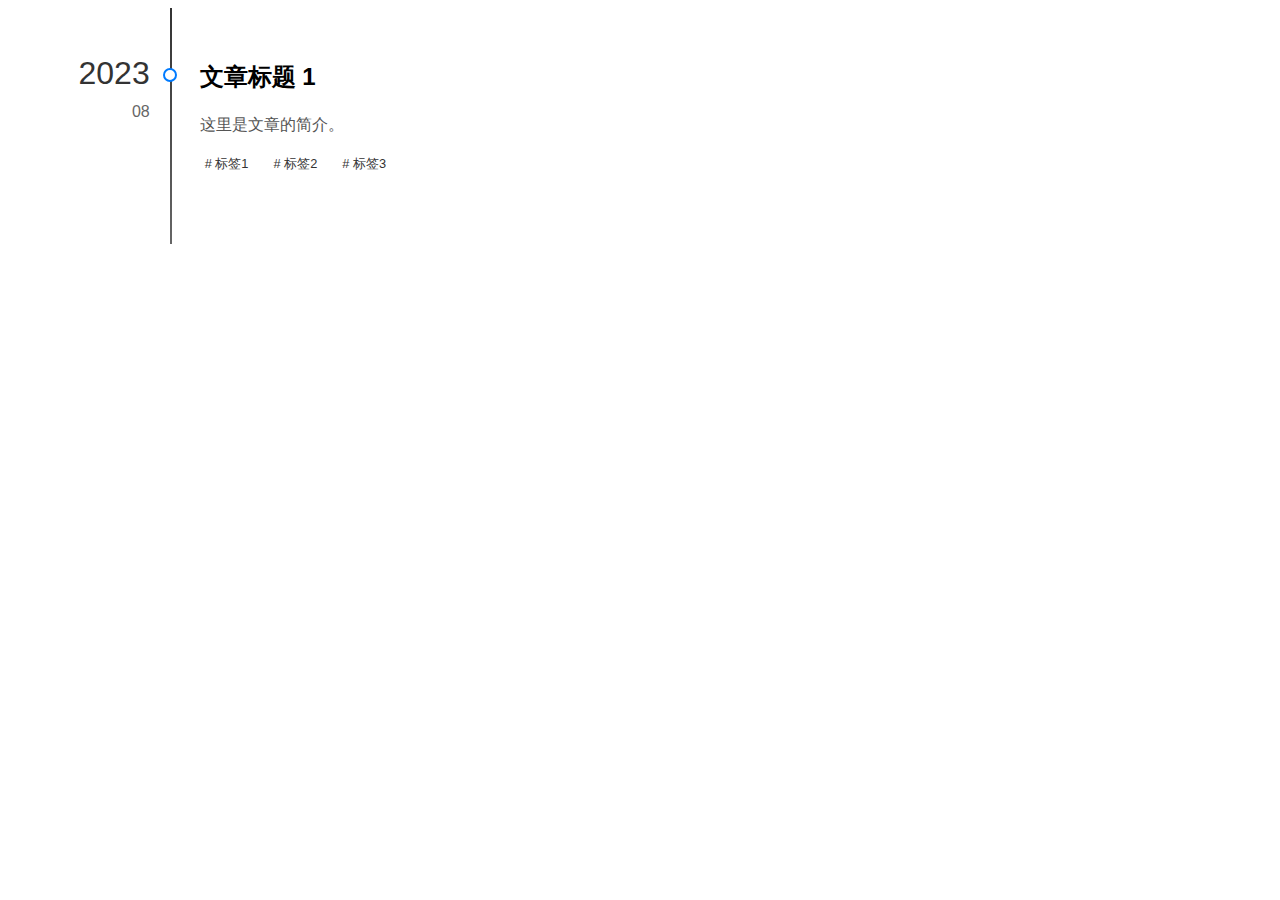
==== index.html @ c220c28c "首次提交" ====
<!DOCTYPE html>
<html lang="zh">
<head>
    <meta charset="UTF-8">
    <meta name="viewport" content="width=device-width, initial-scale=1.0">
    <title>个人文章时间轴</title>
    <style>
        body {
            font-family: 'Arial', sans-serif;
            line-height: 1.6;
            /* width: 100%;
            height: 100%;
            margin: 0;
            padding: 0; */
        }
        /* 时间轴 */
        .timeline {
            position: relative;
            padding: 20px 0;
            max-width: 80%;
            margin: 0 auto;
            left: 2%;
        }
        .timeline::before {
            content: "";
            position: absolute;
            top: 0;
            bottom: 0;
            left: 10px; /* 调整位置 */
            width: 2px;
            height: 100%; /* 设置高度为100% */
            background: linear-gradient(to bottom, #333, #666);
            animation: fadeIn 1s ease-in-out;
        }
        @keyframes fadeIn {
            from {
                opacity: 0;
            }
            to {
                opacity: 1;
            }
        }
        .timeline-item {
            padding: 20px;
            position: relative;
            clear: both;
        }
        .timeline-item::before {
            content: "";
            position: absolute;
            width: 10px;
            height: 10px;
            border-radius: 50%;
            background-color: #fff;
            border: 2px solid #007BFF;
            left: 3.5px;
            top: 0;
            margin-top: 40px;
        }

        /* 时间信息 */
        .timeline-date {
            position: absolute;
            top: 10%;
            left: -80px;
            text-align: right;
            width: 70px;
            color: #666;
            display: flex;
            flex-direction: column;/* 垂直排列 */
            justify-content: center; /* 居中对齐 */
            align-items: flex-end; /* 右对齐 */
        }

        /* 年份样式 */
        .year {
            font-size: 2em; /* 放大字体 */
            color: #333; /* 更深的颜色 */
        }

        /* 月份样式 */
        .month {
            font-size: 1em; /* 保持原大小 */
            color: #666; /* 较浅的颜色 */
        }

        /* 卡片 */
        .timeline-content {
            padding: 10px 0px; /* 内边距 */
            margin-bottom: 20px; /* 外边距 */
            margin-left: 20px; /* 左边距 */
        }
        .timeline-content h3 {
            font-size: 1.5em; /* 标题字体大小 */
            margin: 0 0 10px; /* 标题上下边距 */
            cursor: pointer;
        }
        .timeline-content p {
            color: #555; /* 简介文字颜色 */
            line-height: 1.6; /* 简介行高 */
            cursor: pointer;
        }
        
        h3:hover, p:hover {
            color: #0058b7;
        }
        /* 标签 */
        .timeline-content .tags {
            display: flex;
            flex-wrap: wrap;
            margin: -5px; /* 负边距用于消除子元素边距重叠 */
        }
        .timeline-content .tag {
            display: inline-block; /* 使标签水平排列 */
            color: #333; /* 标签文字颜色 */
            border-radius: 3px; /* 标签圆角 */
            padding: 5px 10px; /* 标签内边距 */
            margin-right: 5px; /* 标签之间的间距 */
            font-size: 0.8em; /* 标签字体大小 */
            cursor: pointer; /* 改变鼠标样式为手型 */
            /* transition: background-color 0.3s, color 0.3s;   */
            /* box-shadow: 0 2px 4px rgba(0,0,0,0.1); */
            transition: box-shadow 0.3s, transform 0.3s;
        }  
        .tag:hover {
            /* background-color: #e0e0e0;
            color: #333; */
            box-shadow: 0 4px 6px rgba(0,0,0,0.2);
            transform: translateY(-2px);
        }

        /* 为不同标签设置不同颜色 */
        /* .tag.tag-1 {
            background-color: #ffcc00;
            color: #333;
        }

        .tag.tag-2 {
            background-color: #00ccff;
            color: #333;
        }

        .tag.tag-3 {
            background-color: #cc00ff;
            color: #fff;
        } */
    </style>
    <script>
        document.addEventListener('DOMContentLoaded', function() {
            // 给文章添加点击事件
            var article1 = document.getElementById('article1');
            article1.addEventListener('click', function() {
               alert('article1被点击了！');
               // 在这里可以添加更多的处理逻辑
               window.location.href = './articles/article1.html'; // 跳转到文章页面
            });
        });
    </script>
</head>
<body>
    <div class="timeline">
        <div class="timeline-item">
            <div class="timeline-date">
                <div class="year-bg">
                    <div class="year">2023</div>
                </div>
                <div class="month-bg">
                    <div class="month">08</div>
                </div>
            </div>
            <div class="timeline-content">
                <div id="article1">
                    <h3>文章标题 1</h3>
                    <p>这里是文章的简介。</p>
                </div>
                <div class="tags">
                    <span class="tag"># 标签1</span>
                    <span class="tag"># 标签2</span>
                    <span class="tag"># 标签3</span>
                </div>
            </div>
        </div>
    </div>
</body>
</html>
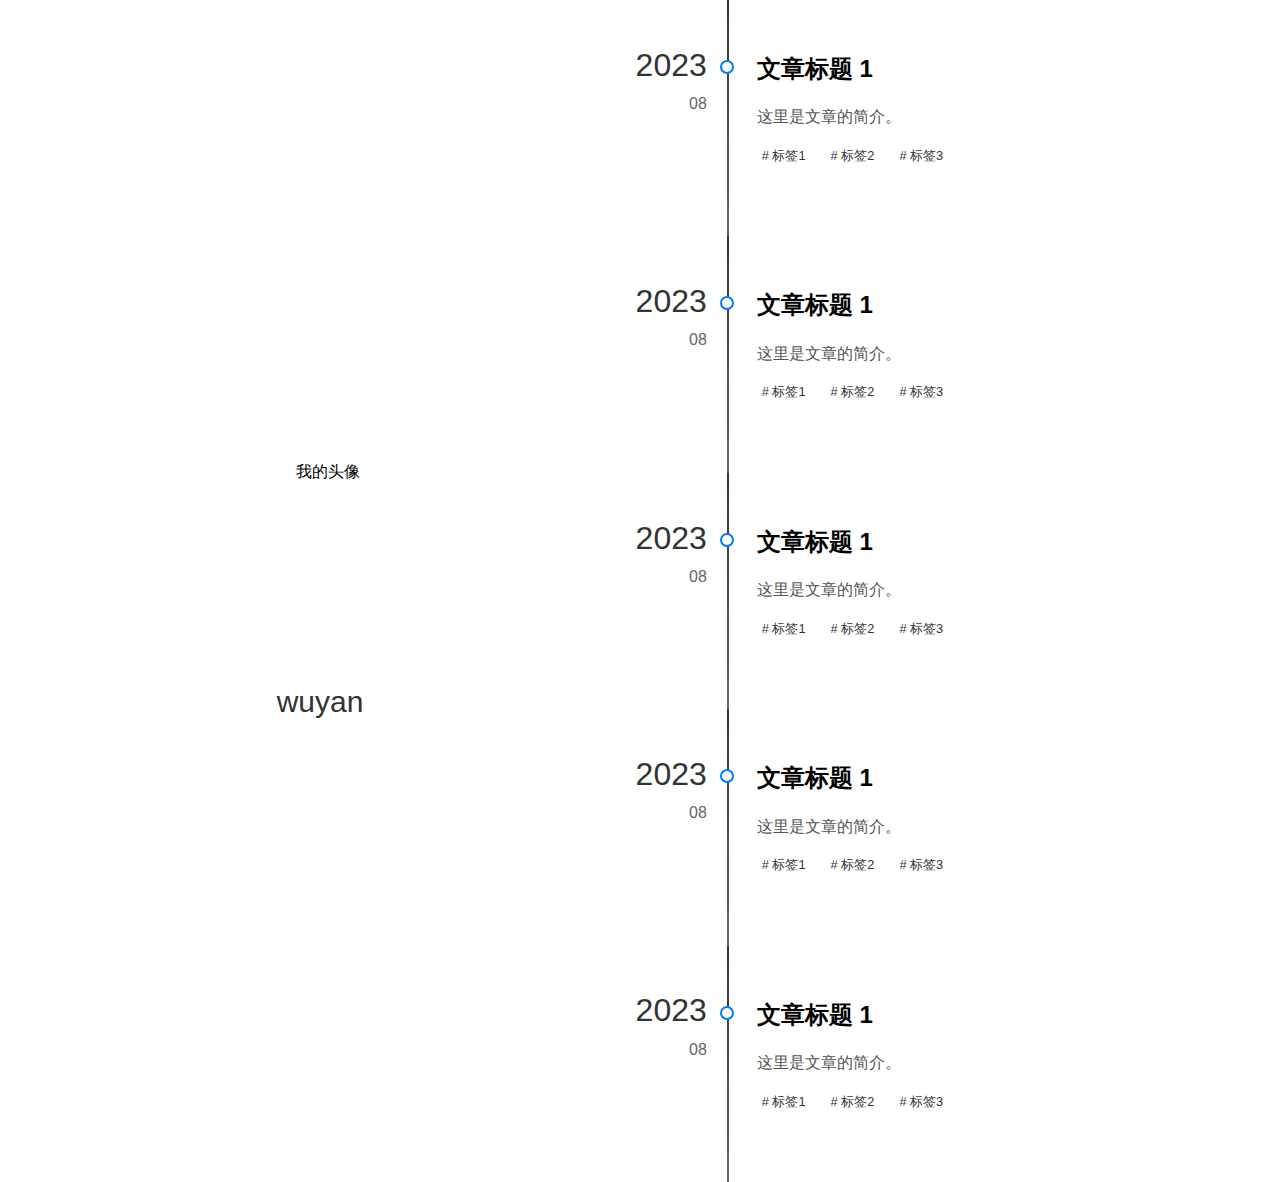
==== commit a5997fda: "修改样式" ====
--- a/index.html
+++ b/index.html
@@ -1,185 +1,160 @@
 <!DOCTYPE html>
 <html lang="zh">
+
 <head>
     <meta charset="UTF-8">
     <meta name="viewport" content="width=device-width, initial-scale=1.0">
     <title>个人文章时间轴</title>
-    <style>
-        body {
-            font-family: 'Arial', sans-serif;
-            line-height: 1.6;
-            /* width: 100%;
-            height: 100%;
-            margin: 0;
-            padding: 0; */
-        }
-        /* 时间轴 */
-        .timeline {
-            position: relative;
-            padding: 20px 0;
-            max-width: 80%;
-            margin: 0 auto;
-            left: 2%;
-        }
-        .timeline::before {
-            content: "";
-            position: absolute;
-            top: 0;
-            bottom: 0;
-            left: 10px; /* 调整位置 */
-            width: 2px;
-            height: 100%; /* 设置高度为100% */
-            background: linear-gradient(to bottom, #333, #666);
-            animation: fadeIn 1s ease-in-out;
-        }
-        @keyframes fadeIn {
-            from {
-                opacity: 0;
-            }
-            to {
-                opacity: 1;
-            }
-        }
-        .timeline-item {
-            padding: 20px;
-            position: relative;
-            clear: both;
-        }
-        .timeline-item::before {
-            content: "";
-            position: absolute;
-            width: 10px;
-            height: 10px;
-            border-radius: 50%;
-            background-color: #fff;
-            border: 2px solid #007BFF;
-            left: 3.5px;
-            top: 0;
-            margin-top: 40px;
-        }
-
-        /* 时间信息 */
-        .timeline-date {
-            position: absolute;
-            top: 10%;
-            left: -80px;
-            text-align: right;
-            width: 70px;
-            color: #666;
-            display: flex;
-            flex-direction: column;/* 垂直排列 */
-            justify-content: center; /* 居中对齐 */
-            align-items: flex-end; /* 右对齐 */
-        }
-
-        /* 年份样式 */
-        .year {
-            font-size: 2em; /* 放大字体 */
-            color: #333; /* 更深的颜色 */
-        }
-
-        /* 月份样式 */
-        .month {
-            font-size: 1em; /* 保持原大小 */
-            color: #666; /* 较浅的颜色 */
-        }
-
-        /* 卡片 */
-        .timeline-content {
-            padding: 10px 0px; /* 内边距 */
-            margin-bottom: 20px; /* 外边距 */
-            margin-left: 20px; /* 左边距 */
-        }
-        .timeline-content h3 {
-            font-size: 1.5em; /* 标题字体大小 */
-            margin: 0 0 10px; /* 标题上下边距 */
-            cursor: pointer;
-        }
-        .timeline-content p {
-            color: #555; /* 简介文字颜色 */
-            line-height: 1.6; /* 简介行高 */
-            cursor: pointer;
-        }
-        
-        h3:hover, p:hover {
-            color: #0058b7;
-        }
-        /* 标签 */
-        .timeline-content .tags {
-            display: flex;
-            flex-wrap: wrap;
-            margin: -5px; /* 负边距用于消除子元素边距重叠 */
-        }
-        .timeline-content .tag {
-            display: inline-block; /* 使标签水平排列 */
-            color: #333; /* 标签文字颜色 */
-            border-radius: 3px; /* 标签圆角 */
-            padding: 5px 10px; /* 标签内边距 */
-            margin-right: 5px; /* 标签之间的间距 */
-            font-size: 0.8em; /* 标签字体大小 */
-            cursor: pointer; /* 改变鼠标样式为手型 */
-            /* transition: background-color 0.3s, color 0.3s;   */
-            /* box-shadow: 0 2px 4px rgba(0,0,0,0.1); */
-            transition: box-shadow 0.3s, transform 0.3s;
-        }  
-        .tag:hover {
-            /* background-color: #e0e0e0;
-            color: #333; */
-            box-shadow: 0 4px 6px rgba(0,0,0,0.2);
-            transform: translateY(-2px);
-        }
-
-        /* 为不同标签设置不同颜色 */
-        /* .tag.tag-1 {
-            background-color: #ffcc00;
-            color: #333;
-        }
-
-        .tag.tag-2 {
-            background-color: #00ccff;
-            color: #333;
-        }
-
-        .tag.tag-3 {
-            background-color: #cc00ff;
-            color: #fff;
-        } */
-    </style>
+    <link rel="stylesheet" type="text/css" href="./css/style.css">
     <script>
-        document.addEventListener('DOMContentLoaded', function() {
+        document.addEventListener('DOMContentLoaded', function () {
             // 给文章添加点击事件
             var article1 = document.getElementById('article1');
-            article1.addEventListener('click', function() {
-               alert('article1被点击了！');
-               // 在这里可以添加更多的处理逻辑
-               window.location.href = './articles/article1.html'; // 跳转到文章页面
+            article1.addEventListener('click', function () {
+                alert('article1被点击了！');
+                // 在这里可以添加更多的处理逻辑
+                window.location.href = './articles/article1.md'; // 跳转到文章页面
             });
         });
     </script>
 </head>
+
 <body>
-    <div class="timeline">
-        <div class="timeline-item">
-            <div class="timeline-date">
-                <div class="year-bg">
-                    <div class="year">2023</div>
-                </div>
-                <div class="month-bg">
-                    <div class="month">08</div>
+    <div class="full-background">
+        <div class="container">
+            <!-- 左侧栏 -->
+            <div class="left-column">
+                <div class="special-infos">
+                    <div class="user-info">
+                        <!-- <img class="avatar" src="https://avatars.githubusercontent.com/u/98222684?v=4" alt="我的头像"> -->
+                        <div class="fixed-avatar">
+                            <img class="avatar" src="https://go.fuyeor.com/ran/pic" alt="我的头像">
+                        </div>
+                        <div class="username">wuyan</div>
+                    </div>
                 </div>
             </div>
-            <div class="timeline-content">
-                <div id="article1">
-                    <h3>文章标题 1</h3>
-                    <p>这里是文章的简介。</p>
+
+            <!-- 右侧栏 -->
+            <div class="right-column">
+                <div class="timeline">
+                    <div class="timeline-item">
+                        <div class="timeline-date">
+                            <div class="year-bg">
+                                <div class="year">2023</div>
+                            </div>
+                            <div class="month-bg">
+                                <div class="month">08</div>
+                            </div>
+                        </div>
+                        <div class="timeline-content">
+                            <div id="article1">
+                                <h3>文章标题 1</h3>
+                                <p>这里是文章的简介。</p>
+                            </div>
+                            <div class="tags">
+                                <span class="tag"># 标签1</span>
+                                <span class="tag"># 标签2</span>
+                                <span class="tag"># 标签3</span>
+                            </div>
+                        </div>
+                    </div>
                 </div>
-                <div class="tags">
-                    <span class="tag"># 标签1</span>
-                    <span class="tag"># 标签2</span>
-                    <span class="tag"># 标签3</span>
+                <div class="timeline">
+                    <div class="timeline-item">
+                        <div class="timeline-date">
+                            <div class="year-bg">
+                                <div class="year">2023</div>
+                            </div>
+                            <div class="month-bg">
+                                <div class="month">08</div>
+                            </div>
+                        </div>
+                        <div class="timeline-content">
+                            <div id="article1">
+                                <h3>文章标题 1</h3>
+                                <p>这里是文章的简介。</p>
+                            </div>
+                            <div class="tags">
+                                <span class="tag"># 标签1</span>
+                                <span class="tag"># 标签2</span>
+                                <span class="tag"># 标签3</span>
+                            </div>
+                        </div>
+                    </div>
+                </div>
+                <div class="timeline">
+                    <div class="timeline-item">
+                        <div class="timeline-date">
+                            <div class="year-bg">
+                                <div class="year">2023</div>
+                            </div>
+                            <div class="month-bg">
+                                <div class="month">08</div>
+                            </div>
+                        </div>
+                        <div class="timeline-content">
+                            <div id="article1">
+                                <h3>文章标题 1</h3>
+                                <p>这里是文章的简介。</p>
+                            </div>
+                            <div class="tags">
+                                <span class="tag"># 标签1</span>
+                                <span class="tag"># 标签2</span>
+                                <span class="tag"># 标签3</span>
+                            </div>
+                        </div>
+                    </div>
+                </div>
+                <div class="timeline">
+                    <div class="timeline-item">
+                        <div class="timeline-date">
+                            <div class="year-bg">
+                                <div class="year">2023</div>
+                            </div>
+                            <div class="month-bg">
+                                <div class="month">08</div>
+                            </div>
+                        </div>
+                        <div class="timeline-content">
+                            <div id="article1">
+                                <h3>文章标题 1</h3>
+                                <p>这里是文章的简介。</p>
+                            </div>
+                            <div class="tags">
+                                <span class="tag"># 标签1</span>
+                                <span class="tag"># 标签2</span>
+                                <span class="tag"># 标签3</span>
+                            </div>
+                        </div>
+                    </div>
+                </div>
+                <div class="timeline">
+                    <div class="timeline-item">
+                        <div class="timeline-date">
+                            <div class="year-bg">
+                                <div class="year">2023</div>
+                            </div>
+                            <div class="month-bg">
+                                <div class="month">08</div>
+                            </div>
+                        </div>
+                        <div class="timeline-content">
+                            <div id="article1">
+                                <h3>文章标题 1</h3>
+                                <p>这里是文章的简介。</p>
+                            </div>
+                            <div class="tags">
+                                <span class="tag"># 标签1</span>
+                                <span class="tag"># 标签2</span>
+                                <span class="tag"># 标签3</span>
+                            </div>
+                        </div>
+                    </div>
                 </div>
             </div>
         </div>
     </div>
 </body>
+
 </html>--- a/css/style.css
+++ b/css/style.css
@@ -0,0 +1,228 @@
+body {
+  font-family: 'Arial', sans-serif;
+  line-height: 1.6;
+  /* overflow: hidden; 隐藏溢出内容 */
+  height: 100%;
+  width: 100%;
+  margin: 0;
+  padding: 0;
+}
+/* 时间轴 */
+.timeline {
+  position: relative;
+  padding: 20px 0;
+  max-width: 80%;
+  margin: 0 auto;
+  left: 2%;
+}
+.timeline::before {
+  content: "";
+  position: absolute;
+  top: 0;
+  bottom: 0;
+  left: 10px; /* 调整位置 */
+  width: 2px;
+  height: 100%; /* 设置高度为100% */
+  background: linear-gradient(to bottom, #333, #666);
+  animation: fadeIn 1s ease-in-out;
+}
+@keyframes fadeIn {
+  from {
+      opacity: 0;
+  }
+  to {
+      opacity: 1;
+  }
+}
+.timeline-item {
+  padding: 20px;
+  position: relative;
+  clear: both;
+}
+.timeline-item::before {
+  content: "";
+  position: absolute;
+  width: 10px;
+  height: 10px;
+  border-radius: 50%;
+  background-color: #fff;
+  border: 2px solid #007BFF;
+  left: 3.5px;
+  top: 0;
+  margin-top: 40px;
+}
+
+/* 时间信息 */
+.timeline-date {
+  position: absolute;
+  top: 10%;
+  left: -80px;
+  text-align: right;
+  width: 70px;
+  color: #666;
+  display: flex;
+  flex-direction: column;/* 垂直排列 */
+  justify-content: center; /* 居中对齐 */
+  align-items: flex-end; /* 右对齐 */
+}
+
+/* 年份样式 */
+.year {
+  font-size: 2em; /* 放大字体 */
+  color: #333; /* 更深的颜色 */
+}
+
+/* 月份样式 */
+.month {
+  font-size: 1em; /* 保持原大小 */
+  color: #666; /* 较浅的颜色 */
+}
+
+/* 卡片 */
+.timeline-content {
+  padding: 10px 0px; /* 内边距 */
+  margin-bottom: 20px; /* 外边距 */
+  margin-left: 20px; /* 左边距 */
+}
+.timeline-content h3 {
+  font-size: 1.5em; /* 标题字体大小 */
+  margin: 0 0 10px; /* 标题上下边距 */
+  cursor: pointer;
+}
+.timeline-content p {
+  color: #555; /* 简介文字颜色 */
+  line-height: 1.6; /* 简介行高 */
+  cursor: pointer;
+}
+
+h3:hover, p:hover {
+  color: #0058b7;
+}
+/* 标签 */
+.timeline-content .tags {
+  display: flex;
+  flex-wrap: wrap;
+  margin: -5px; /* 负边距用于消除子元素边距重叠 */
+}
+.timeline-content .tag {
+  display: inline-block; /* 使标签水平排列 */
+  color: #333; /* 标签文字颜色 */
+  border-radius: 3px; /* 标签圆角 */
+  padding: 5px 10px; /* 标签内边距 */
+  margin-right: 5px; /* 标签之间的间距 */
+  font-size: 0.8em; /* 标签字体大小 */
+  cursor: pointer; /* 改变鼠标样式为手型 */
+  transition: box-shadow 0.3s, transform 0.3s;
+}  
+.tag:hover {
+  /* background-color: #e0e0e0;
+  color: #333; */
+  box-shadow: 0 4px 6px rgba(0,0,0,0.2);
+  transform: translateY(-2px);
+}
+
+/* 全图背景 */
+.full-background {
+  position: relative;
+}
+.full-background:before {
+  content: '';
+  display: block;
+  position: absolute;
+  left: 0;
+  top: 0;
+  width: 100%;
+  height: 100%;
+  opacity: 0.5; /* 50%的透明度 */
+  /* 设置背景图片 */
+  background-image: url('https://go.fuyeor.com/ran/pic');
+  background-repeat: no-repeat;
+  background-position: 50% 0;
+  /* 确保背景图片覆盖整个容器 */
+  background-size: cover;
+  /* 背景图片居中显示 */
+  background-position: center;
+  /* 使背景图片固定，即使页面滚动也不会移动 */
+  background-attachment: fixed;
+}
+/* 使用Flexbox布局将页面分栏 */
+/* .container {
+  display: flex;
+}
+
+.left-column {
+  flex: 1;
+  background-color: lightblue;
+  padding: 20px;
+}
+
+.right-column {
+  flex: 1;
+  background-color: lightgreen;
+  padding: 20px;
+}  */
+
+/* 使用grid布局将页面分栏 */
+.container {
+  position: relative;
+  display: grid;
+  /* 1fr表示一个分数单位，这里意味着左右两栏将各自占据一半的容器宽度。 */
+  /* grid-template-columns: 1fr 1fr;  */
+  grid-template-columns: 50% 50%;
+}
+
+.left-column {
+  padding: 20px;
+  /* 设置相对定位，以便内部元素使用绝对定位 */
+  position: relative;
+}
+
+.right-column {
+  padding: 0px;
+}
+
+/* 左侧栏 */
+.special-infos {
+  display: flex;
+  justify-content: center;
+  align-items: center;
+  height: 100%;
+}
+
+.user-info {
+  text-align: center;
+  padding: 20px;
+  position: absolute; /* 使用户信息相对于容器定位 */
+  top: 50%;
+  left: 50%;
+  transform: translate(-50%, -50%); /* 居中用户信息 */
+  text-align: center;
+  z-index: 1; /* 确保用户信息在页面其他内容之上 */
+}
+
+.fixed-avatar {
+  /* position: fixed; 将头像固定在屏幕上 */
+  top: 0;
+  left: 0;
+  width: 100%; /* 确保宽度覆盖整个屏幕 */
+  height: 100%; /* 确保高度覆盖整个屏幕 */
+  display: flex; /* 使内部元素居中 */
+  justify-content: center; /* 水平居中 */
+  align-items: center; /* 垂直居中 */
+  z-index: 1000; /* 确保头像在页面所有内容之上 */
+}
+
+.fixed-avatar img {
+  width: 200px; /* 设置头像的宽度 */
+  height: 200px; /* 设置头像的高度 */
+  border-radius: 50%; /* 圆形边框 */
+  object-fit: cover; /* 确保图片完全填充 */
+}
+
+.username {
+  margin-top: 20px;
+  font-size: 30px; /* 字体大小 */
+  line-height: 1.5; /* 行高，使文本看起来更舒适 */
+  font-family: 'Arial', sans-serif; /* 字体，使用系统默认的 sans-serif 作为备选 */
+  color: #333; /* 文本颜色 */
+}
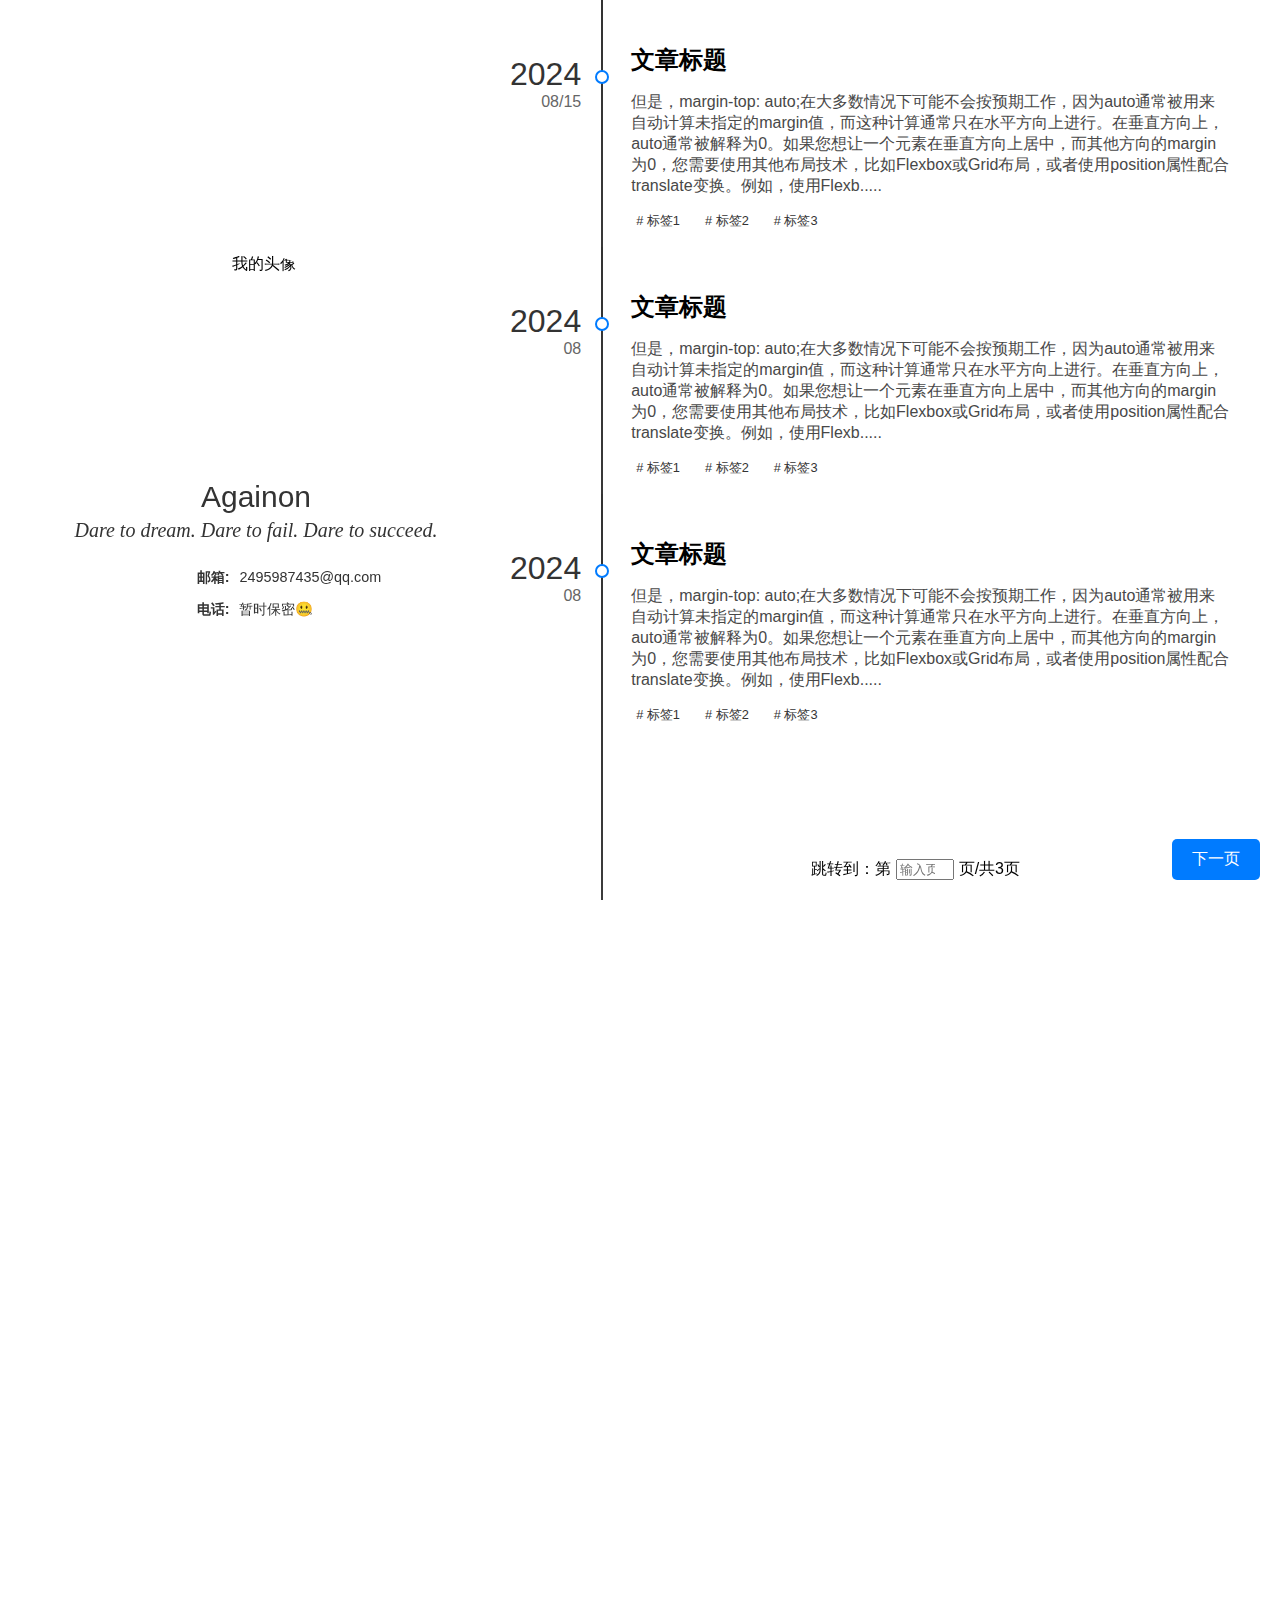
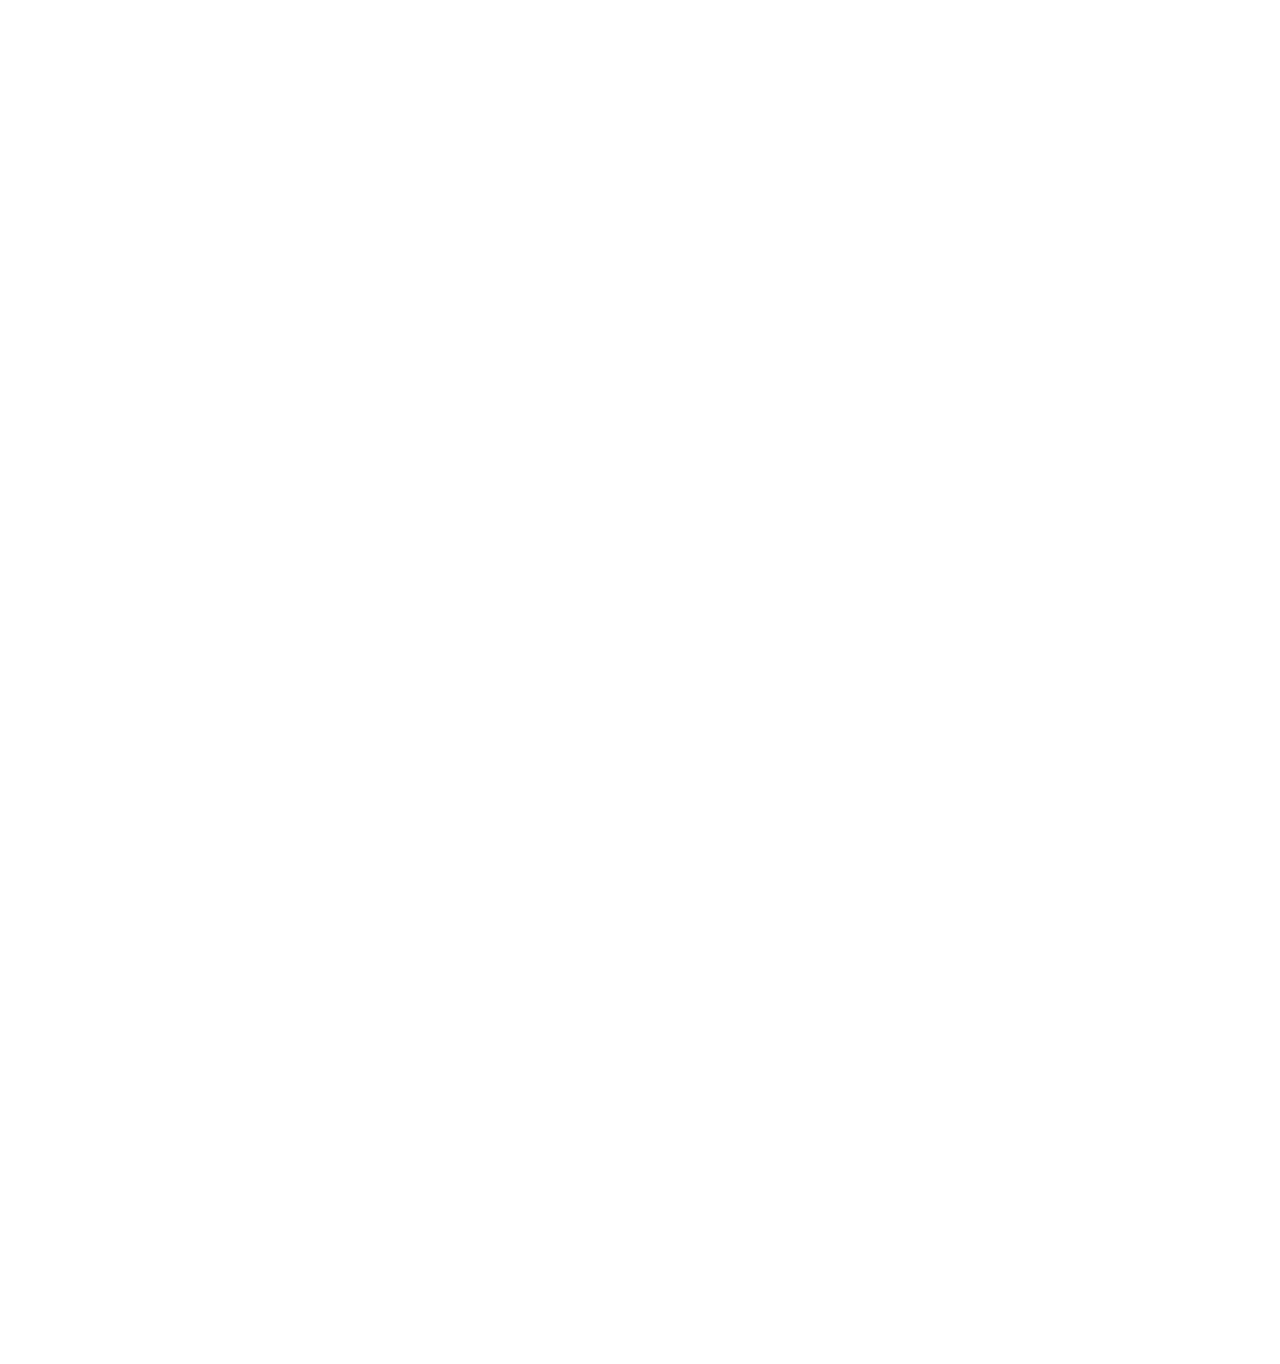
==== commit 45dad8a1: "完善页面样式" ====
--- a/index.html
+++ b/index.html
@@ -6,17 +6,6 @@
     <meta name="viewport" content="width=device-width, initial-scale=1.0">
     <title>个人文章时间轴</title>
     <link rel="stylesheet" type="text/css" href="./css/style.css">
-    <script>
-        document.addEventListener('DOMContentLoaded', function () {
-            // 给文章添加点击事件
-            var article1 = document.getElementById('article1');
-            article1.addEventListener('click', function () {
-                alert('article1被点击了！');
-                // 在这里可以添加更多的处理逻辑
-                window.location.href = './articles/article1.md'; // 跳转到文章页面
-            });
-        });
-    </script>
 </head>
 
 <body>
@@ -26,135 +15,48 @@
             <div class="left-column">
                 <div class="special-infos">
                     <div class="user-info">
-                        <!-- <img class="avatar" src="https://avatars.githubusercontent.com/u/98222684?v=4" alt="我的头像"> -->
                         <div class="fixed-avatar">
-                            <img class="avatar" src="https://go.fuyeor.com/ran/pic" alt="我的头像">
+                            <!-- <img class="avatar" src="https://go.fuyeor.com/ran/pic" alt="我的头像"> -->
+                        <img class="avatar" src="https://avatars.githubusercontent.com/u/98222684?v=4" alt="我的头像">
                         </div>
-                        <div class="username">wuyan</div>
+                        <div class="username">Againon</div>
+                        <div class="motto">Dare to dream. Dare to fail. Dare to succeed.</div>
+                        <div class="contact-info">
+                            <ul class="contact-list">
+                                <li class="contact-item">
+                                    <div><strong>邮箱:</strong></div>
+                                    <div>2495987435@qq.com</div>
+                                </li>
+                                <li class="contact-item">
+                                    <div><strong>电话:</strong></div>
+                                    <div>暂时保密🤐</div>
+                                </li>
+                                <!-- 更多联系人信息 -->
+                            </ul>
+                        </div>
                     </div>
                 </div>
             </div>
 
             <!-- 右侧栏 -->
             <div class="right-column">
-                <div class="timeline">
-                    <div class="timeline-item">
-                        <div class="timeline-date">
-                            <div class="year-bg">
-                                <div class="year">2023</div>
-                            </div>
-                            <div class="month-bg">
-                                <div class="month">08</div>
-                            </div>
-                        </div>
-                        <div class="timeline-content">
-                            <div id="article1">
-                                <h3>文章标题 1</h3>
-                                <p>这里是文章的简介。</p>
-                            </div>
-                            <div class="tags">
-                                <span class="tag"># 标签1</span>
-                                <span class="tag"># 标签2</span>
-                                <span class="tag"># 标签3</span>
-                            </div>
-                        </div>
+                <div class="article-infos">
+                    <div id="content">
+                        <!-- 这里将动态插入内容 -->
                     </div>
-                </div>
-                <div class="timeline">
-                    <div class="timeline-item">
-                        <div class="timeline-date">
-                            <div class="year-bg">
-                                <div class="year">2023</div>
-                            </div>
-                            <div class="month-bg">
-                                <div class="month">08</div>
-                            </div>
-                        </div>
-                        <div class="timeline-content">
-                            <div id="article1">
-                                <h3>文章标题 1</h3>
-                                <p>这里是文章的简介。</p>
-                            </div>
-                            <div class="tags">
-                                <span class="tag"># 标签1</span>
-                                <span class="tag"># 标签2</span>
-                                <span class="tag"># 标签3</span>
-                            </div>
-                        </div>
-                    </div>
-                </div>
-                <div class="timeline">
-                    <div class="timeline-item">
-                        <div class="timeline-date">
-                            <div class="year-bg">
-                                <div class="year">2023</div>
-                            </div>
-                            <div class="month-bg">
-                                <div class="month">08</div>
-                            </div>
-                        </div>
-                        <div class="timeline-content">
-                            <div id="article1">
-                                <h3>文章标题 1</h3>
-                                <p>这里是文章的简介。</p>
-                            </div>
-                            <div class="tags">
-                                <span class="tag"># 标签1</span>
-                                <span class="tag"># 标签2</span>
-                                <span class="tag"># 标签3</span>
-                            </div>
-                        </div>
-                    </div>
-                </div>
-                <div class="timeline">
-                    <div class="timeline-item">
-                        <div class="timeline-date">
-                            <div class="year-bg">
-                                <div class="year">2023</div>
-                            </div>
-                            <div class="month-bg">
-                                <div class="month">08</div>
-                            </div>
-                        </div>
-                        <div class="timeline-content">
-                            <div id="article1">
-                                <h3>文章标题 1</h3>
-                                <p>这里是文章的简介。</p>
-                            </div>
-                            <div class="tags">
-                                <span class="tag"># 标签1</span>
-                                <span class="tag"># 标签2</span>
-                                <span class="tag"># 标签3</span>
-                            </div>
-                        </div>
-                    </div>
-                </div>
-                <div class="timeline">
-                    <div class="timeline-item">
-                        <div class="timeline-date">
-                            <div class="year-bg">
-                                <div class="year">2023</div>
-                            </div>
-                            <div class="month-bg">
-                                <div class="month">08</div>
-                            </div>
-                        </div>
-                        <div class="timeline-content">
-                            <div id="article1">
-                                <h3>文章标题 1</h3>
-                                <p>这里是文章的简介。</p>
-                            </div>
-                            <div class="tags">
-                                <span class="tag"># 标签1</span>
-                                <span class="tag"># 标签2</span>
-                                <span class="tag"># 标签3</span>
-                            </div>
-                        </div>
+                    <!-- 翻页按钮 -->
+                    <div class="page-navigation">
+                        <div id="page-turn" class="page-turn"></div>
+                        <button class="previous-page-button" id="prev">上一页</button>
+                        <button class="next-page-button" id="next">下一页</button>
                     </div>
                 </div>
             </div>
         </div>
     </div>
+    <!-- <script src="./js/jquery-3.6.4.min.js"></script> -->
+    <script type="text/javascript" src="./js/data.js"></script>
+    <script src="./js/script.js"></script>
 </body>
 
 </html>--- a/css/style.css
+++ b/css/style.css
@@ -1,19 +1,41 @@
-body {
+html,body {
   font-family: 'Arial', sans-serif;
-  line-height: 1.6;
-  /* overflow: hidden; 隐藏溢出内容 */
+  /* line-height: 1.6; */
+  /* 隐藏溢出内容 */
+  overflow: hidden; 
   height: 100%;
   width: 100%;
   margin: 0;
   padding: 0;
+
+}
+/* 右侧栏 */
+.article-infos {
+  display: flex;
+  justify-content: flex-start;
+  align-items: center;
+  height: 100%;
+  margin: 0;
+  padding: 0;
+}
+.content {
+  display: flex;
+  justify-content: center;
+  align-items: center;
+  height: 100%;
 }
 /* 时间轴 */
 .timeline {
   position: relative;
-  padding: 20px 0;
+  /* padding: 20px 0; */
+  padding-top: 30px;
+  padding-bottom: 3px;
+  padding-left: 0;
+  padding-right: 0;
   max-width: 80%;
   margin: 0 auto;
   left: 2%;
+  /* height: 33.6%; */
 }
 .timeline::before {
   content: "";
@@ -22,7 +44,7 @@
   bottom: 0;
   left: 10px; /* 调整位置 */
   width: 2px;
-  height: 100%; /* 设置高度为100% */
+  height: 1000%; /* 设置高度为500% */
   background: linear-gradient(to bottom, #333, #666);
   animation: fadeIn 1s ease-in-out;
 }
@@ -35,7 +57,7 @@
   }
 }
 .timeline-item {
-  padding: 20px;
+  padding: 0 20px;
   position: relative;
   clear: both;
 }
@@ -47,7 +69,7 @@
   border-radius: 50%;
   background-color: #fff;
   border: 2px solid #007BFF;
-  left: 3.5px;
+  left: 4px;
   top: 0;
   margin-top: 40px;
 }
@@ -55,7 +77,7 @@
 /* 时间信息 */
 .timeline-date {
   position: absolute;
-  top: 10%;
+  top: 12%;
   left: -80px;
   text-align: right;
   width: 70px;
@@ -78,25 +100,32 @@
   color: #666; /* 较浅的颜色 */
 }
 
-/* 卡片 */
+/* 文章卡片 */
 .timeline-content {
-  padding: 10px 0px; /* 内边距 */
-  margin-bottom: 20px; /* 外边距 */
+  padding: 14px 0px; /* 内边距 */
+  /* margin-bottom: 15px; */
+   /* 外边距 */
   margin-left: 20px; /* 左边距 */
+  width: 600px;
 }
 .timeline-content h3 {
   font-size: 1.5em; /* 标题字体大小 */
   margin: 0 0 10px; /* 标题上下边距 */
   cursor: pointer;
+  transition: box-shadow 0.3s, transform 0.3s;
 }
 .timeline-content p {
-  color: #555; /* 简介文字颜色 */
-  line-height: 1.6; /* 简介行高 */
-  cursor: pointer;
+  color: #484848; /* 简介文字颜色 */
+  /* line-height: 1.6; 简介行高 */
+  cursor: pointer;
+  transition: box-shadow 0.3s, transform 0.3s;
 }
 
 h3:hover, p:hover {
   color: #0058b7;
+  background-color: #ffffff;
+  box-shadow: 0 4px 6px rgba(0,0,0,0.2);
+  transform: translateY(-2px);
 }
 /* 标签 */
 .timeline-content .tags {
@@ -115,24 +144,24 @@
   transition: box-shadow 0.3s, transform 0.3s;
 }  
 .tag:hover {
-  /* background-color: #e0e0e0;
-  color: #333; */
+  background-color: #e0e0e0;
+  color: #333;
   box-shadow: 0 4px 6px rgba(0,0,0,0.2);
   transform: translateY(-2px);
 }
 
 /* 全图背景 */
 .full-background {
-  position: relative;
+  /* position: relative; */
 }
 .full-background:before {
-  content: '';
+  content: ' ';
   display: block;
   position: absolute;
   left: 0;
   top: 0;
   width: 100%;
-  height: 100%;
+  height: 105%;
   opacity: 0.5; /* 50%的透明度 */
   /* 设置背景图片 */
   background-image: url('https://go.fuyeor.com/ran/pic');
@@ -168,11 +197,11 @@
   display: grid;
   /* 1fr表示一个分数单位，这里意味着左右两栏将各自占据一半的容器宽度。 */
   /* grid-template-columns: 1fr 1fr;  */
-  grid-template-columns: 50% 50%;
+  grid-template-columns: 40% 60%;
 }
 
 .left-column {
-  padding: 20px;
+  padding: 0px;
   /* 设置相对定位，以便内部元素使用绝对定位 */
   position: relative;
 }
@@ -192,9 +221,9 @@
 .user-info {
   text-align: center;
   padding: 20px;
-  position: absolute; /* 使用户信息相对于容器定位 */
+  position: fixed; /* 使用户信息相对于容器定位 */
   top: 50%;
-  left: 50%;
+  left: 20%;
   transform: translate(-50%, -50%); /* 居中用户信息 */
   text-align: center;
   z-index: 1; /* 确保用户信息在页面其他内容之上 */
@@ -226,3 +255,121 @@
   font-family: 'Arial', sans-serif; /* 字体，使用系统默认的 sans-serif 作为备选 */
   color: #333; /* 文本颜色 */
 }
+
+.motto {
+  font-family: 'Georgia', serif; /* 选择经典衬线字体 */
+  font-size: 20px; /* 设置合适的字体大小 */
+  font-style: italic; /* 斜体可以增加文本的强调效果 */
+  color: #333; /* 选择合适的文本颜色 */
+  text-align: center; /* 根据需要设置文本对齐方式 */
+}
+
+.contact-info {
+  font-family: 'Arial', sans-serif; /* 无衬线字体 */
+  font-size: 16px; /* 推荐字体大小 */
+  color: #333; /* 常规字体颜色 */
+  line-height: 1.5; /* 适当的行高增加可读性 */
+  margin-top: 20px;
+  margin-left: 70px;
+}
+
+.contact-list {
+  margin: 20px 0;
+  list-style-type: none;
+  padding: 0;
+}
+.contact-item {
+  display: flex;
+  padding: 0px;
+  border-radius: 5px;
+  font-size: 0.9em;
+  align-items: center; /* 垂直居中 */
+}
+.contact-item > div:first-child {
+  /* 设置第一个div的样式，比如宽度和边框 */
+  width: 80px;
+  padding: 5px;
+  margin-right: 5px;
+  text-align: right;
+}
+
+/* 翻页 */
+.pagination {
+  display: flex;
+  justify-content: center;
+  margin-top: 20px;
+}
+.page-link {
+  padding: 10px 15px;
+  margin: 0 5px;
+  cursor: pointer;
+}
+.page-link.active {
+  background-color: #007bff;
+  color: white;
+}
+/* 上一页按钮样式 */
+.previous-page-button {
+  position: fixed;
+  bottom: 20px;
+  /* left: 20px; */
+  right: 140px;
+  background-color: #007BFF;
+  color: white;
+  border: none;
+  border-radius: 5px;
+  padding: 10px 20px;
+  text-align: center;
+  text-decoration: none;
+  font-size: 16px;
+  cursor: pointer;
+  visibility: hidden; /* 默认隐藏 */
+} 
+
+/* 下一页按钮样式 */
+.next-page-button {
+  position: fixed;
+  bottom: 20px;
+  right: 20px;
+  background-color: #007BFF;
+  color: white;
+  border: none;
+  border-radius: 5px;
+  padding: 10px 20px;
+  text-align: center;
+  text-decoration: none;
+  font-size: 16px;
+  cursor: pointer;
+}
+
+.previous-page-button:hover, .next-page-button:hover {
+  background-color: #0056b3;
+}
+
+.previous-page-button:active, .next-page-button:active{
+  transform: translateY(1px);
+}
+
+/* 可选：在页面顶部或底部居中显示按钮 */
+.page-navigation {
+  display: flex; /* 使用Flexbox布局 */
+  align-items: center; /* 垂直居中 */
+  justify-content: space-between; /* 水平方向上平均分布剩余空间 */
+  gap: 10px; /* 为元素间添加间距 */
+}
+
+/* 跳转页码样式 */
+.page-turn{
+  display: flex;
+  align-items: center;
+  position: fixed;
+  bottom: 20px;
+  right: 260px;
+  font-size: 16px;
+  font-family: 'Arial', sans-serif; /* 无衬线字体 */
+}
+.page-turn-input{
+  width: 50px; /* 根据需要调整输入框的宽度 */
+  margin: 0 5px; /* 为输入框添加左右边距，使其与文本之间有空隙 */
+}
+
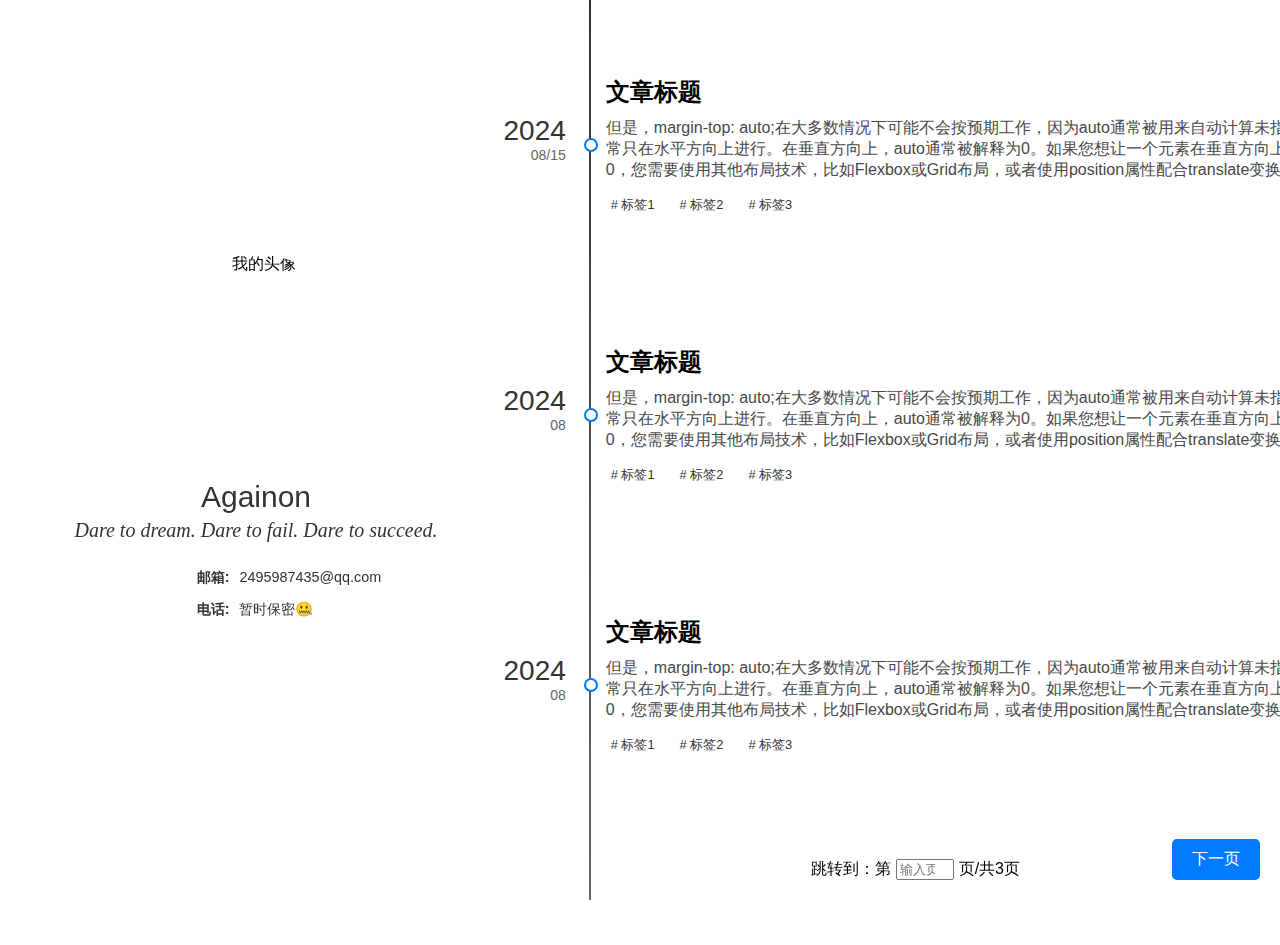
==== commit 5672624c: "调整样式" ====
--- a/index.html
+++ b/index.html
@@ -41,7 +41,7 @@
             <!-- 右侧栏 -->
             <div class="right-column">
                 <div class="article-infos">
-                    <div id="content">
+                    <div class="article-info" id="content">
                         <!-- 这里将动态插入内容 -->
                     </div>
                     <!-- 翻页按钮 -->
--- a/css/style.css
+++ b/css/style.css
@@ -2,13 +2,14 @@
   font-family: 'Arial', sans-serif;
   /* line-height: 1.6; */
   /* 隐藏溢出内容 */
-  overflow: hidden; 
+  overflow: hidden;
   height: 100%;
   width: 100%;
   margin: 0;
   padding: 0;
 
 }
+
 /* 右侧栏 */
 .article-infos {
   display: flex;
@@ -17,143 +18,201 @@
   height: 100%;
   margin: 0;
   padding: 0;
-}
-.content {
-  display: flex;
-  justify-content: center;
-  align-items: center;
-  height: 100%;
-}
-/* 时间轴 */
-.timeline {
   position: relative;
-  /* padding: 20px 0; */
-  padding-top: 30px;
-  padding-bottom: 3px;
-  padding-left: 0;
-  padding-right: 0;
-  max-width: 80%;
-  margin: 0 auto;
-  left: 2%;
-  /* height: 33.6%; */
-}
-.timeline::before {
-  content: "";
+  /* 使 .article-info 相对于 .article-infos 定位 */
+  min-height: 100vh;
+  /* 确保 .article-infos 至少与视口高度相同 */
+}
+
+/* 文章整体卡片内容 + 时间轴*/
+.article-infos .article-info {
   position: absolute;
   top: 0;
-  bottom: 0;
-  left: 10px; /* 调整位置 */
+  /* 或者根据需要调整位置 */
+  left: 10%;
   width: 2px;
-  height: 1000%; /* 设置高度为500% */
+  /* 竖线的宽度 */
+  height: 100%;
+  /* 视口高度 */
+  background-color: black;
+  /* 竖线的颜色 */
   background: linear-gradient(to bottom, #333, #666);
   animation: fadeIn 1s ease-in-out;
+  z-index: 1;
 }
 @keyframes fadeIn {
   from {
-      opacity: 0;
+    opacity: 0;
   }
   to {
-      opacity: 1;
+    opacity: 1;
   }
 }
-.timeline-item {
-  padding: 0 20px;
+
+/* 添加小圆圈 */
+.article-infos .article-info .timeline {
+  position: absolute;
+  width: 20px;
+  /* 根据需要设置宽度 */
+  height: 20px;
+  /* 根据需要设置高度 */
+  /* background-color: white; */
+  /* 设置颜色 */
+  border-radius: 50%;
+  /* 圆形显示 */
+  display: flex;
+  /* 使 ::before 居中 */
+  align-items: center;
+  /* 垂直居中 */
+  justify-content: center;
+  /* 水平居中 */
+  left: -8px;
+}
+
+.article-infos .article-info .timeline::before {
+  content: " "; /* 必须设置 content */
+  display: inline-block; /* 显示为内联块元素 */
+  width: 10px; /* 小圆圈的宽度 */
+  height: 10px; /* 小圆圈的高度 */
+  background-color: #fff; /* 小圆圈的颜色 */
+  border: 2px solid #007BFF;
+  border-radius: 50%; /* 圆形显示 */
+}
+
+/* 第一个 timeline-item 的位置 */
+.article-infos .article-info .timeline:nth-child(1) {
+  top: 15%;
+}
+
+/* 第二个 timeline-item 的位置 */
+.article-infos .article-info .timeline:nth-child(2) {
+  top: 45%;
+}
+
+/* 第三个 timeline-item 的位置 */
+.article-infos .article-info .timeline:nth-child(3) {
+  top: 75%;
+}
+
+/* 单个时间和文章卡片 */
+.article-infos .article-info .timeline .timeline-item {
+  position: absolute;
+  left: 100%; 
+  /* 与小圆圈的间距 */
+  margin-left: 5px; 
+  display: flex;
+  flex: 1; /* 使每个 .timeline-item 占据相等的空间 */
+  align-items: center; /* 垂直居中 */
+  width: 100vh;
+}
+
+/* 时间信息 */
+.article-infos .article-info .timeline .timeline-item .timeline-date {
   position: relative;
-  clear: both;
-}
-.timeline-item::before {
-  content: "";
-  position: absolute;
-  width: 10px;
-  height: 10px;
-  border-radius: 50%;
-  background-color: #fff;
-  border: 2px solid #007BFF;
-  left: 4px;
-  top: 0;
-  margin-top: 40px;
-}
-
-/* 时间信息 */
-.timeline-date {
-  position: absolute;
-  top: 12%;
-  left: -80px;
+  top: -6px;
+  left: -110px;
   text-align: right;
   width: 70px;
   color: #666;
   display: flex;
-  flex-direction: column;/* 垂直排列 */
-  justify-content: center; /* 居中对齐 */
-  align-items: flex-end; /* 右对齐 */
+  /* 垂直排列 */
+  flex-direction: column;
+  /* 居中对齐 */
+  justify-content: center;
+  /* 右对齐 */
+  align-items: flex-end;
+  font-size: 14px;
+  /* 防止缩小 */
+  flex-shrink: 0; 
 }
 
 /* 年份样式 */
 .year {
-  font-size: 2em; /* 放大字体 */
-  color: #333; /* 更深的颜色 */
+  font-size: 2em;
+  /* 放大字体 */
+  color: #333;
+  /* 更深的颜色 */
 }
 
 /* 月份样式 */
 .month {
-  font-size: 1em; /* 保持原大小 */
-  color: #666; /* 较浅的颜色 */
+  font-size: 1em;
+  /* 保持原大小 */
+  color: #666;
+  /* 较浅的颜色 */
 }
 
 /* 文章卡片 */
-.timeline-content {
-  padding: 14px 0px; /* 内边距 */
-  /* margin-bottom: 15px; */
-   /* 外边距 */
-  margin-left: 20px; /* 左边距 */
-  width: 600px;
-}
+.article-infos .article-info .timeline .timeline-item .timeline-content {
+  flex-grow: 1; /* 自适应宽度 */
+  position: inherit;
+}
+
 .timeline-content h3 {
-  font-size: 1.5em; /* 标题字体大小 */
-  margin: 0 0 10px; /* 标题上下边距 */
+  font-size: 1.5em;
+  /* 标题字体大小 */
+  margin: 0 0 10px;
+  /* 标题上下边距 */
   cursor: pointer;
   transition: box-shadow 0.3s, transform 0.3s;
 }
+
 .timeline-content p {
-  color: #484848; /* 简介文字颜色 */
+  color: #484848;
+  /* 简介文字颜色 */
   /* line-height: 1.6; 简介行高 */
   cursor: pointer;
   transition: box-shadow 0.3s, transform 0.3s;
+  width: 100%;
+  margin-top: 0;
+  margin-bottom: 16px;
 }
 
 h3:hover, p:hover {
   color: #0058b7;
   background-color: #ffffff;
-  box-shadow: 0 4px 6px rgba(0,0,0,0.2);
+  box-shadow: 0 4px 6px rgba(0, 0, 0, 0.2);
   transform: translateY(-2px);
 }
+
 /* 标签 */
 .timeline-content .tags {
   display: flex;
   flex-wrap: wrap;
-  margin: -5px; /* 负边距用于消除子元素边距重叠 */
-}
+  /* 负边距用于消除子元素边距重叠 */
+  margin: -5px;
+}
+
 .timeline-content .tag {
-  display: inline-block; /* 使标签水平排列 */
-  color: #333; /* 标签文字颜色 */
-  border-radius: 3px; /* 标签圆角 */
-  padding: 5px 10px; /* 标签内边距 */
-  margin-right: 5px; /* 标签之间的间距 */
-  font-size: 0.8em; /* 标签字体大小 */
-  cursor: pointer; /* 改变鼠标样式为手型 */
+  display: inline-block;
+  /* 使标签水平排列 */
+  color: #333;
+  /* 标签文字颜色 */
+  border-radius: 3px;
+  /* 标签圆角 */
+  padding: 5px 10px;
+  /* 标签内边距 */
+  margin-right: 5px;
+  /* 标签之间的间距 */
+  font-size: 0.8em;
+  /* 标签字体大小 */
+  cursor: pointer;
+  /* 改变鼠标样式为手型 */
   transition: box-shadow 0.3s, transform 0.3s;
-}  
+}
+
 .tag:hover {
   background-color: #e0e0e0;
   color: #333;
-  box-shadow: 0 4px 6px rgba(0,0,0,0.2);
+  box-shadow: 0 4px 6px rgba(0, 0, 0, 0.2);
   transform: translateY(-2px);
 }
 
 /* 全图背景 */
-.full-background {
-  /* position: relative; */
-}
+/* .full-background {
+  position: relative;
+} */
+
 .full-background:before {
   content: ' ';
   display: block;
@@ -162,7 +221,8 @@
   top: 0;
   width: 100%;
   height: 105%;
-  opacity: 0.5; /* 50%的透明度 */
+  opacity: 0.5;
+  /* 50%的透明度 */
   /* 设置背景图片 */
   background-image: url('https://go.fuyeor.com/ran/pic');
   background-repeat: no-repeat;
@@ -174,22 +234,6 @@
   /* 使背景图片固定，即使页面滚动也不会移动 */
   background-attachment: fixed;
 }
-/* 使用Flexbox布局将页面分栏 */
-/* .container {
-  display: flex;
-}
-
-.left-column {
-  flex: 1;
-  background-color: lightblue;
-  padding: 20px;
-}
-
-.right-column {
-  flex: 1;
-  background-color: lightgreen;
-  padding: 20px;
-}  */
 
 /* 使用grid布局将页面分栏 */
 .container {
@@ -221,54 +265,80 @@
 .user-info {
   text-align: center;
   padding: 20px;
-  position: fixed; /* 使用户信息相对于容器定位 */
+  position: fixed;
+  /* 使用户信息相对于容器定位 */
   top: 50%;
   left: 20%;
-  transform: translate(-50%, -50%); /* 居中用户信息 */
+  transform: translate(-50%, -50%);
+  /* 居中用户信息 */
   text-align: center;
-  z-index: 1; /* 确保用户信息在页面其他内容之上 */
+  z-index: 1;
+  /* 确保用户信息在页面其他内容之上 */
 }
 
 .fixed-avatar {
   /* position: fixed; 将头像固定在屏幕上 */
   top: 0;
   left: 0;
-  width: 100%; /* 确保宽度覆盖整个屏幕 */
-  height: 100%; /* 确保高度覆盖整个屏幕 */
-  display: flex; /* 使内部元素居中 */
-  justify-content: center; /* 水平居中 */
-  align-items: center; /* 垂直居中 */
-  z-index: 1000; /* 确保头像在页面所有内容之上 */
+  width: 100%;
+  /* 确保宽度覆盖整个屏幕 */
+  height: 100%;
+  /* 确保高度覆盖整个屏幕 */
+  display: flex;
+  /* 使内部元素居中 */
+  justify-content: center;
+  /* 水平居中 */
+  align-items: center;
+  /* 垂直居中 */
+  z-index: 1000;
+  /* 确保头像在页面所有内容之上 */
 }
 
 .fixed-avatar img {
-  width: 200px; /* 设置头像的宽度 */
-  height: 200px; /* 设置头像的高度 */
-  border-radius: 50%; /* 圆形边框 */
-  object-fit: cover; /* 确保图片完全填充 */
+  width: 200px;
+  /* 设置头像的宽度 */
+  height: 200px;
+  /* 设置头像的高度 */
+  border-radius: 50%;
+  /* 圆形边框 */
+  object-fit: cover;
+  /* 确保图片完全填充 */
 }
 
 .username {
   margin-top: 20px;
-  font-size: 30px; /* 字体大小 */
-  line-height: 1.5; /* 行高，使文本看起来更舒适 */
-  font-family: 'Arial', sans-serif; /* 字体，使用系统默认的 sans-serif 作为备选 */
-  color: #333; /* 文本颜色 */
+  font-size: 30px;
+  /* 字体大小 */
+  line-height: 1.5;
+  /* 行高，使文本看起来更舒适 */
+  font-family: 'Arial', sans-serif;
+  /* 字体，使用系统默认的 sans-serif 作为备选 */
+  color: #333;
+  /* 文本颜色 */
 }
 
 .motto {
-  font-family: 'Georgia', serif; /* 选择经典衬线字体 */
-  font-size: 20px; /* 设置合适的字体大小 */
-  font-style: italic; /* 斜体可以增加文本的强调效果 */
-  color: #333; /* 选择合适的文本颜色 */
-  text-align: center; /* 根据需要设置文本对齐方式 */
+  font-family: 'Georgia', serif;
+  /* 选择经典衬线字体 */
+  font-size: 20px;
+  /* 设置合适的字体大小 */
+  font-style: italic;
+  /* 斜体可以增加文本的强调效果 */
+  color: #333;
+  /* 选择合适的文本颜色 */
+  text-align: center;
+  /* 根据需要设置文本对齐方式 */
 }
 
 .contact-info {
-  font-family: 'Arial', sans-serif; /* 无衬线字体 */
-  font-size: 16px; /* 推荐字体大小 */
-  color: #333; /* 常规字体颜色 */
-  line-height: 1.5; /* 适当的行高增加可读性 */
+  font-family: 'Arial', sans-serif;
+  /* 无衬线字体 */
+  font-size: 16px;
+  /* 推荐字体大小 */
+  color: #333;
+  /* 常规字体颜色 */
+  line-height: 1.5;
+  /* 适当的行高增加可读性 */
   margin-top: 20px;
   margin-left: 70px;
 }
@@ -278,14 +348,17 @@
   list-style-type: none;
   padding: 0;
 }
+
 .contact-item {
   display: flex;
   padding: 0px;
   border-radius: 5px;
   font-size: 0.9em;
-  align-items: center; /* 垂直居中 */
-}
-.contact-item > div:first-child {
+  align-items: center;
+  /* 垂直居中 */
+}
+
+.contact-item>div:first-child {
   /* 设置第一个div的样式，比如宽度和边框 */
   width: 80px;
   padding: 5px;
@@ -299,15 +372,18 @@
   justify-content: center;
   margin-top: 20px;
 }
+
 .page-link {
   padding: 10px 15px;
   margin: 0 5px;
   cursor: pointer;
 }
+
 .page-link.active {
   background-color: #007bff;
   color: white;
 }
+
 /* 上一页按钮样式 */
 .previous-page-button {
   position: fixed;
@@ -323,8 +399,9 @@
   text-decoration: none;
   font-size: 16px;
   cursor: pointer;
-  visibility: hidden; /* 默认隐藏 */
-} 
+  visibility: hidden;
+  /* 默认隐藏 */
+}
 
 /* 下一页按钮样式 */
 .next-page-button {
@@ -342,34 +419,43 @@
   cursor: pointer;
 }
 
-.previous-page-button:hover, .next-page-button:hover {
+.previous-page-button:hover,
+.next-page-button:hover {
   background-color: #0056b3;
 }
 
-.previous-page-button:active, .next-page-button:active{
+.previous-page-button:active,
+.next-page-button:active {
   transform: translateY(1px);
 }
 
 /* 可选：在页面顶部或底部居中显示按钮 */
 .page-navigation {
-  display: flex; /* 使用Flexbox布局 */
-  align-items: center; /* 垂直居中 */
-  justify-content: space-between; /* 水平方向上平均分布剩余空间 */
-  gap: 10px; /* 为元素间添加间距 */
+  display: flex;
+  /* 使用Flexbox布局 */
+  align-items: center;
+  /* 垂直居中 */
+  justify-content: space-between;
+  /* 水平方向上平均分布剩余空间 */
+  gap: 10px;
+  /* 为元素间添加间距 */
 }
 
 /* 跳转页码样式 */
-.page-turn{
+.page-turn {
   display: flex;
   align-items: center;
   position: fixed;
   bottom: 20px;
   right: 260px;
   font-size: 16px;
-  font-family: 'Arial', sans-serif; /* 无衬线字体 */
-}
-.page-turn-input{
-  width: 50px; /* 根据需要调整输入框的宽度 */
-  margin: 0 5px; /* 为输入框添加左右边距，使其与文本之间有空隙 */
-}
-
+  font-family: 'Arial', sans-serif;
+  /* 无衬线字体 */
+}
+
+.page-turn-input {
+  width: 50px;
+  /* 根据需要调整输入框的宽度 */
+  margin: 0 5px;
+  /* 为输入框添加左右边距，使其与文本之间有空隙 */
+}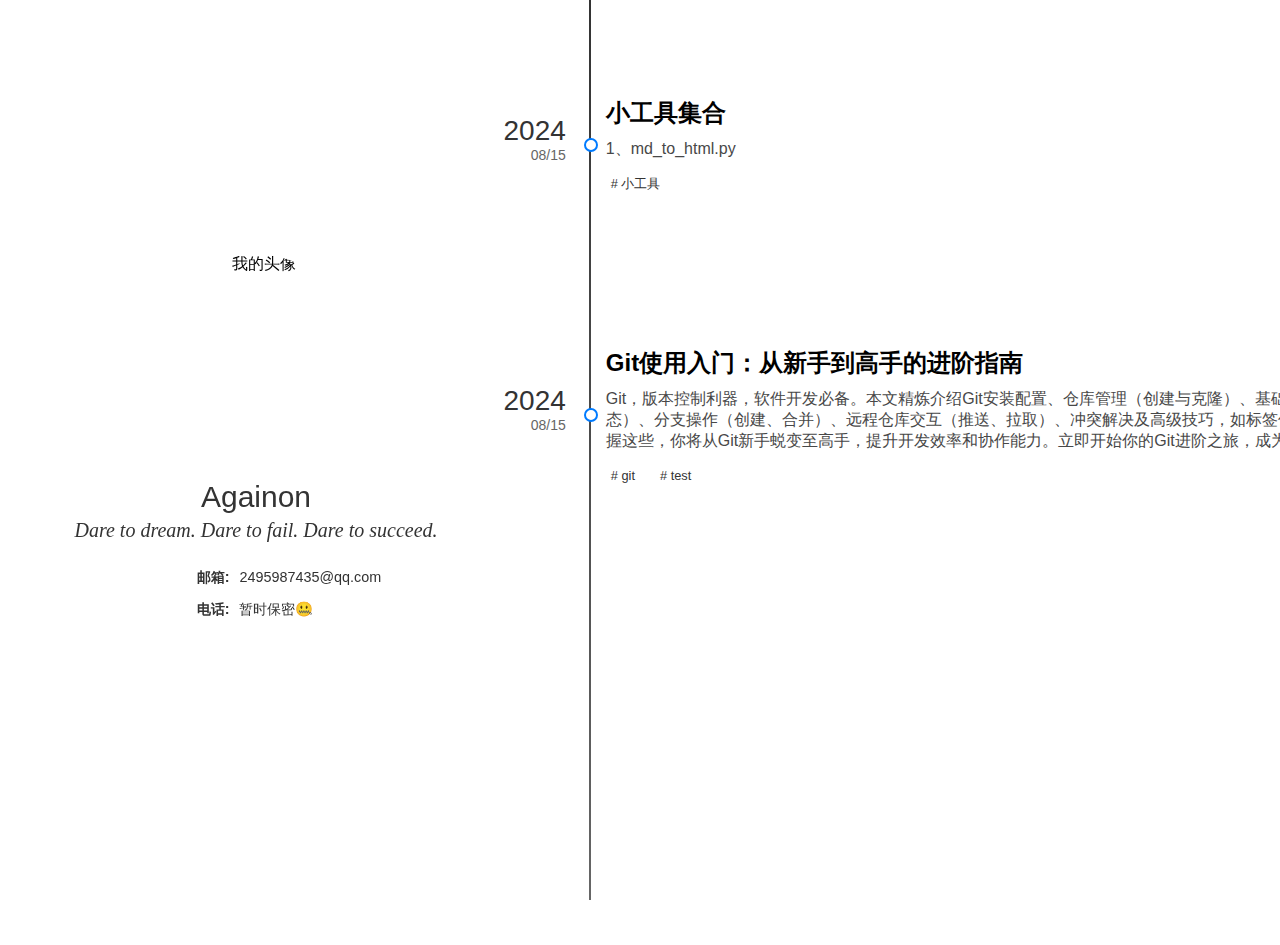
==== commit da9f951b: "样式加bug修改" ====
--- a/index.html
+++ b/index.html
@@ -19,7 +19,7 @@
                             <!-- <img class="avatar" src="https://go.fuyeor.com/ran/pic" alt="我的头像"> -->
                         <img class="avatar" src="https://avatars.githubusercontent.com/u/98222684?v=4" alt="我的头像">
                         </div>
-                        <div class="username">Againon</div>
+                        <div class="username" onclick="location.href='https://github.com/Againon/againon.github.io';">Againon</div>
                         <div class="motto">Dare to dream. Dare to fail. Dare to succeed.</div>
                         <div class="contact-info">
                             <ul class="contact-list">
--- a/css/style.css
+++ b/css/style.css
@@ -169,8 +169,8 @@
 }
 
 h3:hover, p:hover {
-  color: #0058b7;
-  background-color: #ffffff;
+  /* color: #0058b7; */
+  /* background-color: #ffffff; */
   box-shadow: 0 4px 6px rgba(0, 0, 0, 0.2);
   transform: translateY(-2px);
 }
@@ -202,8 +202,8 @@
 }
 
 .tag:hover {
-  background-color: #e0e0e0;
-  color: #333;
+  /* background-color: #e0e0e0; */
+  /* color: #333; */
   box-shadow: 0 4px 6px rgba(0, 0, 0, 0.2);
   transform: translateY(-2px);
 }
@@ -417,6 +417,7 @@
   text-decoration: none;
   font-size: 16px;
   cursor: pointer;
+  visibility: hidden;
 }
 
 .previous-page-button:hover,
@@ -458,4 +459,16 @@
   /* 根据需要调整输入框的宽度 */
   margin: 0 5px;
   /* 为输入框添加左右边距，使其与文本之间有空隙 */
-}+}
+
+/* a {
+  text-decoration: none;
+  color: #333;
+  -webkit-tap-highlight-color: rgba(0, 0, 0, 0);
+  -webkit-user-select: none;
+  transition: none;
+}
+
+a:hover {
+  color: #333;
+} */